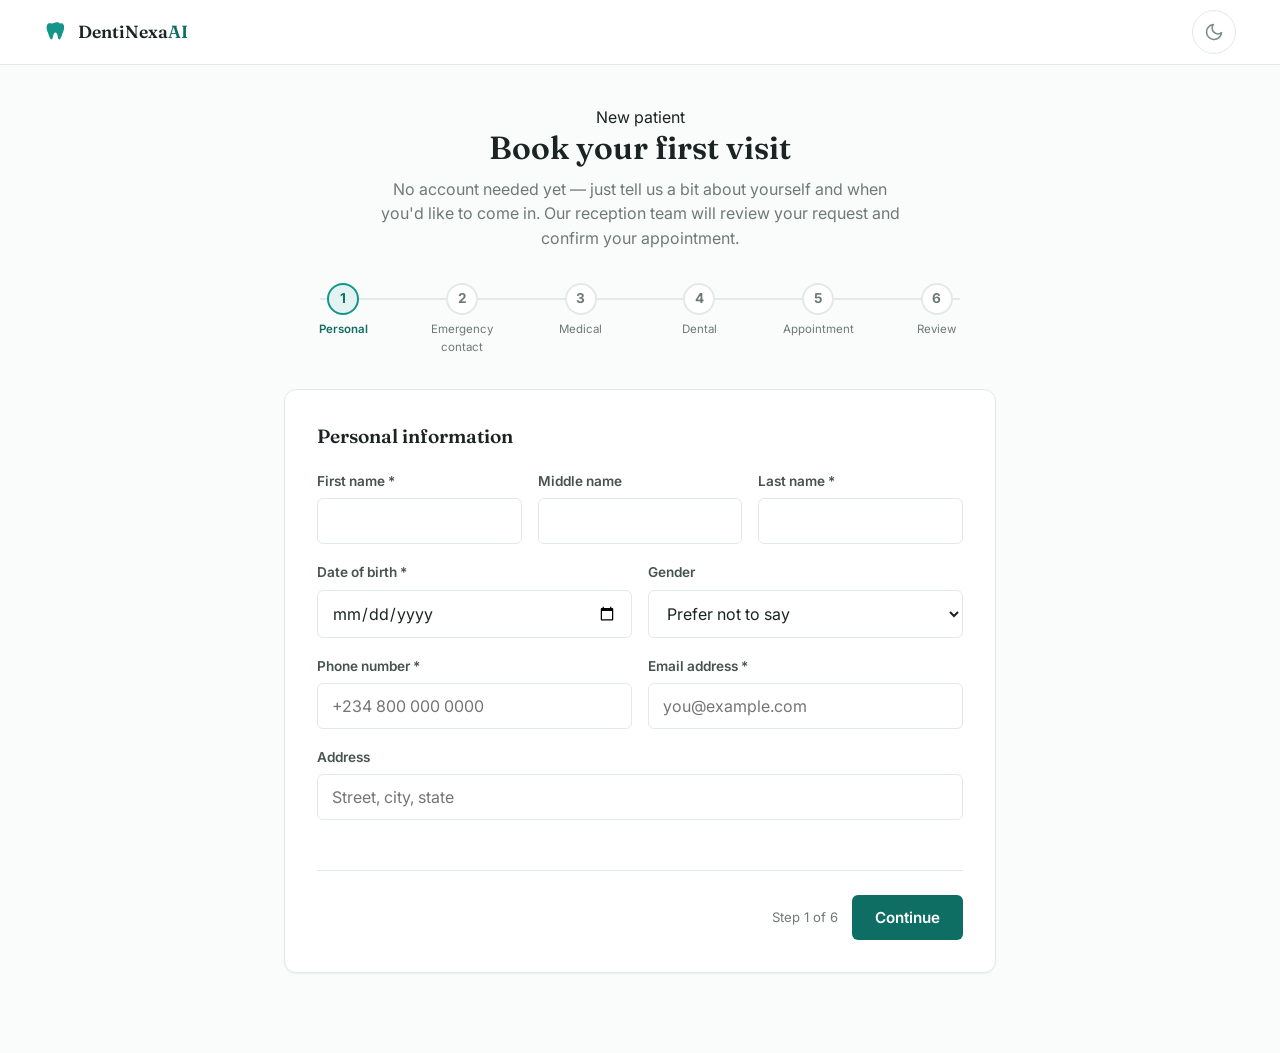
==== book-first-visit.html @ bb9e50e1 "Initial DentiNexa AI static site" ====
<!DOCTYPE html>
<html lang="en">
<head>
<meta charset="UTF-8">
<meta name="viewport" content="width=device-width, initial-scale=1.0">
<title>Book Your First Visit — DentiNexa AI</title>
<meta name="description" content="Request your first appointment at DentiNexa AI — no account needed. Our reception team will review and confirm your visit.">
<link rel="stylesheet" href="css/main.css">
<link rel="stylesheet" href="css/booking.css">
</head>
<body>

<header class="booking-header">
  <div class="container booking-header-inner">
    <a href="index.html" class="brand">
      <img class="icon" src="assets/icons/logo-tooth.svg" alt="" width="26" height="26">
      <span>DentiNexa<em>AI</em></span>
    </a>
    <button class="theme-toggle" aria-label="Toggle dark mode"></button>
  </div>
</header>

<main class="booking-shell">
  <div class="container booking-container">

    <!-- FORM VIEW -->
    <div id="booking-form-view">
      <div class="booking-intro">
        <span class="eyebrow">New patient</span>
        <h1>Book your first visit</h1>
        <p class="text-muted">No account needed yet — just tell us a bit about yourself and when you'd like to come in. Our reception team will review your request and confirm your appointment.</p>
      </div>

      <!-- PROGRESS STEPPER -->
      <ol class="stepper" id="stepper" aria-label="Booking progress">
        <li class="stepper-item active" data-step="1"><span class="stepper-dot">1</span><span class="stepper-label">Personal</span></li>
        <li class="stepper-item" data-step="2"><span class="stepper-dot">2</span><span class="stepper-label">Emergency contact</span></li>
        <li class="stepper-item" data-step="3"><span class="stepper-dot">3</span><span class="stepper-label">Medical</span></li>
        <li class="stepper-item" data-step="4"><span class="stepper-dot">4</span><span class="stepper-label">Dental</span></li>
        <li class="stepper-item" data-step="5"><span class="stepper-dot">5</span><span class="stepper-label">Appointment</span></li>
        <li class="stepper-item" data-step="6"><span class="stepper-dot">6</span><span class="stepper-label">Review</span></li>
      </ol>

      <form id="first-visit-form" class="card booking-card" novalidate>

        <!-- STEP 1: PERSONAL INFORMATION -->
        <fieldset class="step-panel active" data-step="1">
          <legend>Personal information</legend>
          <div class="field-row">
            <div class="field" id="field-firstName">
              <label for="firstName">First name *</label>
              <input type="text" id="firstName" name="firstName" required>
              <p class="field-error"></p>
            </div>
            <div class="field" id="field-middleName">
              <label for="middleName">Middle name</label>
              <input type="text" id="middleName" name="middleName">
            </div>
            <div class="field" id="field-lastName">
              <label for="lastName">Last name *</label>
              <input type="text" id="lastName" name="lastName" required>
              <p class="field-error"></p>
            </div>
          </div>
          <div class="field-row">
            <div class="field" id="field-dateOfBirth">
              <label for="dateOfBirth">Date of birth *</label>
              <input type="date" id="dateOfBirth" name="dateOfBirth" required max="">
              <p class="field-error"></p>
            </div>
            <div class="field" id="field-gender">
              <label for="gender">Gender</label>
              <select id="gender" name="gender">
                <option value="">Prefer not to say</option>
                <option value="female">Female</option>
                <option value="male">Male</option>
                <option value="other">Other</option>
              </select>
            </div>
          </div>
          <div class="field-row">
            <div class="field" id="field-phone">
              <label for="phone">Phone number *</label>
              <input type="tel" id="phone" name="phone" required placeholder="+234 800 000 0000">
              <p class="field-error"></p>
            </div>
            <div class="field" id="field-email">
              <label for="email">Email address *</label>
              <input type="email" id="email" name="email" required placeholder="you@example.com">
              <p class="field-error"></p>
            </div>
          </div>
          <div class="field" id="field-address">
            <label for="address">Address</label>
            <input type="text" id="address" name="address" placeholder="Street, city, state">
          </div>
        </fieldset>

        <!-- STEP 2: EMERGENCY CONTACT -->
        <fieldset class="step-panel" data-step="2">
          <legend>Emergency contact</legend>
          <p class="text-muted text-sm mb-16">Someone we can reach if we're ever unable to reach you directly.</p>
          <div class="field" id="field-emergencyContactName">
            <label for="emergencyContactName">Contact name *</label>
            <input type="text" id="emergencyContactName" name="emergencyContactName" required>
            <p class="field-error"></p>
          </div>
          <div class="field-row">
            <div class="field" id="field-emergencyContactPhone">
              <label for="emergencyContactPhone">Contact phone *</label>
              <input type="tel" id="emergencyContactPhone" name="emergencyContactPhone" required>
              <p class="field-error"></p>
            </div>
            <div class="field" id="field-emergencyContactRelationship">
              <label for="emergencyContactRelationship">Relationship</label>
              <input type="text" id="emergencyContactRelationship" name="emergencyContactRelationship" placeholder="e.g. Spouse, Parent, Sibling">
            </div>
          </div>
        </fieldset>

        <!-- STEP 3: MEDICAL INFORMATION -->
        <fieldset class="step-panel" data-step="3">
          <legend>Medical information</legend>
          <p class="text-muted text-sm mb-16">This helps your dentist prepare safely for your visit. Leave blank if not applicable.</p>
          <div class="field" id="field-medicalHistory">
            <label for="medicalHistory">Medical history</label>
            <textarea id="medicalHistory" name="medicalHistory" placeholder="Any conditions we should know about (e.g. diabetes, heart condition)" data-voice-input></textarea>
          </div>
          <div class="field" id="field-allergies">
            <label for="allergies">Allergies</label>
            <textarea id="allergies" name="allergies" placeholder="e.g. Penicillin, latex" data-voice-input></textarea>
          </div>
          <div class="field" id="field-medications">
            <label for="medications">Current medication</label>
            <textarea id="medications" name="medications" placeholder="Anything you're currently taking" data-voice-input></textarea>
          </div>
          <div class="field" id="field-previousConditions">
            <label for="previousConditions">Previous medical conditions</label>
            <textarea id="previousConditions" name="previousConditions" placeholder="Past surgeries, hospitalizations, etc." data-voice-input></textarea>
          </div>
        </fieldset>

        <!-- STEP 4: DENTAL INFORMATION -->
        <fieldset class="step-panel" data-step="4">
          <legend>Dental information</legend>
          <div class="field" id="field-previousDentalTreatment">
            <label for="previousDentalTreatment">Previous dental treatment</label>
            <textarea id="previousDentalTreatment" name="previousDentalTreatment" placeholder="Fillings, extractions, braces, etc." data-voice-input></textarea>
          </div>
          <div class="field" id="field-previousDentist">
            <label for="previousDentist">Previous dentist (if any)</label>
            <input type="text" id="previousDentist" name="previousDentist">
          </div>
          <div class="field" id="field-currentDentalConcern">
            <label for="currentDentalConcern">Current dental concern</label>
            <textarea id="currentDentalConcern" name="currentDentalConcern" placeholder="What's going on right now?" data-voice-input></textarea>
          </div>
          <div class="field" id="field-reasonForVisit">
            <label for="reasonForVisit">Reason for visit *</label>
            <textarea id="reasonForVisit" name="reasonForVisit" required placeholder="e.g. Routine checkup, tooth pain, cosmetic consultation" data-voice-input></textarea>
            <p class="field-error"></p>
          </div>
        </fieldset>

        <!-- STEP 5: APPOINTMENT DETAILS -->
        <fieldset class="step-panel" data-step="5">
          <legend>Appointment details</legend>
          <div class="field" id="field-service">
            <label for="service">Dental service *</label>
            <select id="service" name="service" required>
              <option value="">Select a service…</option>
              <option value="Preventive Care">Preventive Care (cleaning, exam)</option>
              <option value="Restorative Dentistry">Restorative Dentistry (fillings, crowns)</option>
              <option value="Cosmetic Dentistry">Cosmetic Dentistry (whitening, veneers)</option>
              <option value="Orthodontics">Orthodontics (braces, aligners)</option>
              <option value="Emergency Dentistry">Emergency Dentistry</option>
              <option value="Pediatric Dentistry">Pediatric Dentistry</option>
              <option value="Not sure yet">Not sure yet</option>
            </select>
            <p class="field-error"></p>
          </div>
          <div class="field" id="field-preferredDentist">
            <label for="preferredDentist">Preferred dentist</label>
            <select id="preferredDentist" name="preferredDentist">
              <option value="">No preference</option>
            </select>
          </div>
          <div class="field-row">
            <div class="field" id="field-preferredDate">
              <label for="preferredDate">Preferred date *</label>
              <input type="date" id="preferredDate" name="preferredDate" required>
              <p class="field-error"></p>
            </div>
            <div class="field" id="field-preferredTime">
              <label for="preferredTime">Preferred time *</label>
              <input type="time" id="preferredTime" name="preferredTime" required>
              <p class="field-error"></p>
            </div>
          </div>
          <p class="field-hint">This is your preferred time — reception will confirm the exact slot with you.</p>
        </fieldset>

        <!-- STEP 6: REVIEW & CONSENT -->
        <fieldset class="step-panel" data-step="6">
          <legend>Review & submit</legend>
          <div id="review-summary" class="review-summary"></div>
          <div class="field consent-field" id="field-consent">
            <label class="checkbox-row">
              <input type="checkbox" id="consent" name="consent" required>
              <span>I consent to DentiNexa AI collecting and processing this information to schedule and prepare for my appointment. *</span>
            </label>
            <p class="field-error"></p>
          </div>
        </fieldset>

        <!-- Hidden fields for Formspree (do not remove — see js/booking.js for the endpoint) -->
        <input type="hidden" name="_subject" value="New dental appointment request — DentiNexa AI">

        <div class="step-nav">
          <button type="button" class="btn btn-secondary" id="step-back-btn">Back</button>
          <div class="step-nav-right">
            <span class="step-counter" id="step-counter">Step 1 of 6</span>
            <button type="button" class="btn btn-primary" id="step-next-btn">Continue</button>
            <button type="submit" class="btn btn-primary hidden" id="step-submit-btn">Submit request</button>
          </div>
        </div>
      </form>
    </div>

    <!-- SUCCESS VIEW -->
    <div id="booking-success-view" class="success-screen hidden">
      <div class="success-check-wrap">
        <svg class="success-check" viewBox="0 0 80 80" aria-hidden="true">
          <circle class="success-check-circle" cx="40" cy="40" r="36"/>
          <path class="success-check-mark" d="M24 42l11 11 21-23"/>
        </svg>
      </div>
      <h1>Appointment Request Received!</h1>
      <p class="text-muted">Thank you for choosing DentiNexa AI. Your appointment request has been successfully submitted.</p>

      <div class="success-details card">
        <div class="success-detail-row">
          <span class="text-muted">Requested date</span>
          <strong id="success-date">—</strong>
        </div>
        <div class="success-detail-row">
          <span class="text-muted">Requested time</span>
          <strong id="success-time">—</strong>
        </div>
        <div class="success-detail-row">
          <span class="text-muted">Reference</span>
          <strong id="success-reference" class="font-mono">—</strong>
        </div>
        <div class="success-status">
          <span class="badge badge-warning">Request Received</span>
          <span class="text-muted text-sm">— not yet confirmed</span>
        </div>
      </div>

      <p class="text-sm text-muted success-note">
        A confirmation email has been sent to your email address. Our reception team will review your request
        and contact you to confirm your appointment.
      </p>
      <a href="index.html" class="btn btn-primary">Return to home</a>
    </div>

  </div>
</main>

<script src="js/ui.js"></script>
<script src="js/api.js"></script>
<script src="js/speech.js"></script>
<script src="js/booking.js"></script>
</body>
</html>
---- css/main.css ----
@import url('https://fonts.googleapis.com/css2?family=Fraunces:opsz,wght@9..144,400;9..144,500;9..144,600;9..144,700&family=Inter:wght@400;500;600;700&family=IBM+Plex+Mono:wght@400;500&display=swap');

/* ============ DESIGN TOKENS ============ */
:root {
  /* Palette - Light Mode */
  --bg: #FAFCFB;
  --surface: #FFFFFF;
  --surface-raised: #FFFFFF;
  --border: #E3E9E7;

  --teal-900: #0B3B36;
  --teal-700: #0F6E64;
  --teal-500: #14958A;
  --teal-100: #E3F3F1;

  --blue-700: #2E6E95;
  --blue-500: #4A90B8;
  --blue-100: #E8F2F8;

  --emerald-600: #0E9F6E;
  --emerald-100: #E1F7EE;

  --gray-900: #1B2422;
  --gray-700: #47534F;
  --gray-500: #6E7A76;
  --gray-300: #A8B3AF;
  --gray-100: #EEF2F1;

  --danger: #C4453A;
  --danger-100: #FBEBE9;
  --warning: #B8863A;
  --warning-100: #FBF3E4;

  --text-primary: var(--gray-900);
  --text-secondary: var(--gray-700);
  --text-muted: var(--gray-500);

  /* The arch motif accent used for progress + signature elements */
  --arch-stroke: var(--teal-500);

  --radius-sm: 6px;
  --radius-md: 12px;
  --radius-lg: 20px;
  --shadow-sm: 0 1px 2px rgba(11, 59, 54, 0.06);
  --shadow-md: 0 6px 20px rgba(11, 59, 54, 0.08);
  --shadow-lg: 0 16px 40px rgba(11, 59, 54, 0.12);

  --font-display: 'Fraunces', Georgia, serif;
  --font-body: 'Inter', -apple-system, BlinkMacSystemFont, sans-serif;
  --font-mono: 'IBM Plex Mono', monospace;

  --transition-fast: 150ms ease;
  --transition-base: 240ms cubic-bezier(0.4, 0, 0.2, 1);
}

[data-theme="dark"] {
  --bg: #0D1614;
  --surface: #131F1C;
  --surface-raised: #17241F;
  --border: #223531;

  --teal-900: #E3F3F1;
  --teal-700: #4FC3B4;
  --teal-500: #2FA898;
  --teal-100: #16302B;

  --blue-700: #8FC4E4;
  --blue-500: #5FA3C9;
  --blue-100: #142A34;

  --emerald-600: #3ECF97;
  --emerald-100: #123328;

  --gray-900: #EAF1EF;
  --gray-700: #B7C4C0;
  --gray-500: #7E8D89;
  --gray-300: #445450;
  --gray-100: #1A2724;

  --danger: #E8776C;
  --danger-100: #2E1917;
  --warning: #E0B15C;
  --warning-100: #2E2513;

  --text-primary: var(--gray-900);
  --text-secondary: var(--gray-700);
  --text-muted: var(--gray-500);

  --shadow-sm: 0 1px 2px rgba(0,0,0,0.3);
  --shadow-md: 0 6px 20px rgba(0,0,0,0.35);
  --shadow-lg: 0 16px 40px rgba(0,0,0,0.45);
}

/* ============ RESET ============ */
*, *::before, *::after { box-sizing: border-box; }
html { -webkit-text-size-adjust: 100%; scroll-behavior: smooth; }
@media (prefers-reduced-motion: reduce) {
  html { scroll-behavior: auto; }
  *, *::before, *::after { animation-duration: 0.01ms !important; animation-iteration-count: 1 !important; transition-duration: 0.01ms !important; }
}
body {
  margin: 0;
  font-family: var(--font-body);
  background: var(--bg);
  color: var(--text-primary);
  line-height: 1.55;
  transition: background var(--transition-base), color var(--transition-base);
  -webkit-font-smoothing: antialiased;
}
h1, h2, h3, h4 {
  font-family: var(--font-display);
  color: var(--text-primary);
  line-height: 1.15;
  margin: 0 0 0.5em;
  font-weight: 600;
}
p { margin: 0 0 1em; color: var(--text-secondary); }
a { color: var(--teal-700); text-decoration: none; }
a:hover { text-decoration: underline; }
img { max-width: 100%; display: block; }
button, input, select, textarea { font-family: inherit; font-size: inherit; }
ul { padding: 0; margin: 0; list-style: none; }

:focus-visible {
  outline: 2px solid var(--teal-500);
  outline-offset: 2px;
}

.container {
  max-width: 1240px;
  margin: 0 auto;
  padding: 0 24px;
}

.sr-only {
  position: absolute; width: 1px; height: 1px; padding: 0; margin: -1px;
  overflow: hidden; clip: rect(0,0,0,0); white-space: nowrap; border: 0;
}

/* ============ BUTTONS ============ */
.btn {
  display: inline-flex; align-items: center; justify-content: center; gap: 8px;
  padding: 12px 22px;
  border-radius: var(--radius-sm);
  font-weight: 600;
  font-size: 0.95rem;
  border: 1px solid transparent;
  cursor: pointer;
  transition: transform var(--transition-fast), box-shadow var(--transition-fast), background var(--transition-fast), border-color var(--transition-fast);
  white-space: nowrap;
}
.btn:active { transform: translateY(1px); }
.btn-primary { background: var(--teal-700); color: #fff; }
.btn-primary:hover { background: var(--teal-900); text-decoration: none; }
.btn-secondary { background: var(--surface); color: var(--teal-700); border-color: var(--teal-500); }
.btn-secondary:hover { background: var(--teal-100); text-decoration: none; }
.btn-ghost { background: transparent; color: var(--text-secondary); }
.btn-ghost:hover { background: var(--gray-100); text-decoration: none; }
.btn-danger { background: var(--danger); color: #fff; }
.btn-danger:hover { opacity: 0.9; text-decoration: none; }
.btn-sm { padding: 8px 14px; font-size: 0.85rem; }
.btn:disabled { opacity: 0.5; cursor: not-allowed; }
.btn-block { width: 100%; }

/* ============ FORMS ============ */
.field { margin-bottom: 18px; }
.field label {
  display: block; font-size: 0.85rem; font-weight: 600; color: var(--text-secondary);
  margin-bottom: 6px;
}
.field input, .field select, .field textarea {
  width: 100%;
  padding: 12px 14px;
  border: 1px solid var(--border);
  border-radius: var(--radius-sm);
  background: var(--surface);
  color: var(--text-primary);
  transition: border-color var(--transition-fast), box-shadow var(--transition-fast);
}
.field input:focus, .field select:focus, .field textarea:focus {
  outline: none;
  border-color: var(--teal-500);
  box-shadow: 0 0 0 3px var(--teal-100);
}
.field textarea { resize: vertical; min-height: 90px; }
.field-hint { font-size: 0.8rem; color: var(--text-muted); margin-top: 4px; }
.field-error { font-size: 0.8rem; color: var(--danger); margin-top: 4px; display: none; }
.field.has-error input, .field.has-error select, .field.has-error textarea { border-color: var(--danger); }
.field.has-error .field-error { display: block; }

/* ============ CARDS ============ */
.card {
  background: var(--surface);
  border: 1px solid var(--border);
  border-radius: var(--radius-md);
  box-shadow: var(--shadow-sm);
}

/* ============ BADGES ============ */
.badge {
  display: inline-flex; align-items: center; gap: 6px;
  padding: 4px 10px; border-radius: 999px;
  font-size: 0.75rem; font-weight: 600;
}
.badge-teal { background: var(--teal-100); color: var(--teal-700); }
.badge-blue { background: var(--blue-100); color: var(--blue-700); }
.badge-emerald { background: var(--emerald-100); color: var(--emerald-600); }
.badge-warning { background: var(--warning-100); color: var(--warning); }
.badge-danger { background: var(--danger-100); color: var(--danger); }
.badge-gray { background: var(--gray-100); color: var(--text-muted); }

/* ============ ICON IMAGES ============
   All icons in this app are real image files (see /assets/icons), not inline SVG markup. */
img.icon {
  display: inline-block; flex-shrink: 0; vertical-align: middle;
}
.inline-icon {
  display: inline-block; vertical-align: -2px; margin-right: 4px; flex-shrink: 0;
}
.service-icon img, .dentist-avatar img { display: block; }

/* ============ VOICE INPUT (speech-to-text) ============ */
.field.has-voice-input { position: relative; }
.field.has-voice-input input, .field.has-voice-input textarea { padding-right: 40px; }
.voice-btn {
  position: absolute; top: 32px; right: 8px;
  width: 26px; height: 26px; border-radius: 50%;
  background: var(--gray-100); border: 1px solid var(--border); cursor: pointer;
  display: flex; align-items: center; justify-content: center;
  transition: background var(--transition-fast);
}
.voice-btn:hover { background: var(--teal-100); }
.field.has-voice-input textarea ~ .voice-btn { top: 32px; }
.voice-btn-disabled { opacity: 0.55; cursor: help; }
.voice-btn-listening {
  background: var(--danger); border-color: var(--danger);
  animation: voice-pulse 1.1s ease-in-out infinite;
}
.voice-btn-listening img { filter: brightness(0) invert(1); }
@keyframes voice-pulse {
  0%, 100% { box-shadow: 0 0 0 0 rgba(196, 69, 58, 0.45); }
  50% { box-shadow: 0 0 0 7px rgba(196, 69, 58, 0); }
}
.field.voice-listening::after {
  content: "Listening… speak now"; display: block; font-size: 0.76rem;
  color: var(--danger); margin-top: 4px; font-weight: 600;
}

/* Voice button for single-line chat-style inputs (not wrapped in .field) */
.voice-btn-inline {
  width: 30px; height: 30px; border-radius: 50%; border: 1px solid var(--border);
  background: var(--gray-100); cursor: pointer; display: flex; align-items: center; justify-content: center;
  flex-shrink: 0; transition: background var(--transition-fast);
}
.voice-btn-inline:hover { background: var(--teal-100); }
.badge-alert {
  background: var(--emerald-600); color: #fff;
  animation: badge-pulse 1.6s ease-in-out infinite;
}
@keyframes badge-pulse {
  0%, 100% { box-shadow: 0 0 0 0 rgba(14, 159, 110, 0.5); }
  50% { box-shadow: 0 0 0 6px rgba(14, 159, 110, 0); }
}

/* ============ TOASTS ============ */
#toast-container {
  position: fixed; top: 20px; right: 20px; z-index: 9999;
  display: flex; flex-direction: column; gap: 10px;
  max-width: 340px;
}
.toast {
  background: var(--surface); border: 1px solid var(--border);
  border-left: 4px solid var(--teal-500);
  border-radius: var(--radius-sm); box-shadow: var(--shadow-lg);
  padding: 14px 16px; font-size: 0.9rem;
  animation: toast-in 200ms ease;
}
.toast.success { border-left-color: var(--emerald-600); }
.toast.error { border-left-color: var(--danger); }
.toast.warning { border-left-color: var(--warning); }
@keyframes toast-in { from { opacity: 0; transform: translateX(16px); } to { opacity: 1; transform: translateX(0); } }

/* ============ SKELETON LOADERS ============ */
.skeleton {
  background: linear-gradient(90deg, var(--gray-100) 25%, var(--border) 50%, var(--gray-100) 75%);
  background-size: 200% 100%;
  animation: skeleton-shine 1.4s ease infinite;
  border-radius: var(--radius-sm);
}
@keyframes skeleton-shine { to { background-position: -200% 0; } }

/* ============ THEME TOGGLE ============ */
.theme-toggle {
  width: 44px; height: 44px; border-radius: 50%;
  border: 1px solid var(--border); background: var(--surface);
  display: inline-flex; align-items: center; justify-content: center;
  cursor: pointer; color: var(--text-secondary);
  transition: background var(--transition-fast);
}
.theme-toggle:hover { background: var(--gray-100); }

/* ============ THE ARCH MOTIF (signature element) ============
   A recurring dental-arch curve used as a progress indicator,
   section divider, and stat-card accent throughout the app. */
.arch-divider {
  width: 100%; height: 28px; overflow: hidden;
}
.arch-progress {
  position: relative; width: 100%; height: 8px;
  background: var(--gray-100); border-radius: 999px; overflow: hidden;
}
.arch-progress > span {
  position: absolute; inset: 0; width: var(--pct, 0%);
  background: linear-gradient(90deg, var(--teal-500), var(--emerald-600));
  border-radius: 999px; transition: width 600ms ease;
}

/* ============ EMPTY / ERROR STATES ============ */
.empty-state {
  text-align: center; padding: 48px 24px; color: var(--text-muted);
}
.empty-state svg { margin: 0 auto 16px; opacity: 0.5; }

/* ============ UTILITIES ============ */
.flex { display: flex; }
.flex-col { flex-direction: column; }
.items-center { align-items: center; }
.justify-between { justify-content: space-between; }
.gap-8 { gap: 8px; } .gap-12 { gap: 12px; } .gap-16 { gap: 16px; } .gap-24 { gap: 24px; }
.mt-8 { margin-top: 8px; } .mt-16 { margin-top: 16px; } .mt-24 { margin-top: 24px; } .mt-32 { margin-top: 32px; }
.mb-8 { margin-bottom: 8px; } .mb-16 { margin-bottom: 16px; } .mb-24 { margin-bottom: 24px; }
.text-muted { color: var(--text-muted); }
.text-sm { font-size: 0.85rem; }
.font-mono { font-family: var(--font-mono); }
.hidden { display: none !important; }
---- css/booking.css ----
body { background: var(--bg); }

.booking-header {
  border-bottom: 1px solid var(--border); background: var(--surface);
  position: sticky; top: 0; z-index: 10;
}
.booking-header-inner { display: flex; align-items: center; justify-content: space-between; height: 64px; }
.booking-header .brand { display: flex; align-items: center; gap: 8px; font-family: var(--font-display); font-size: 1.1rem; font-weight: 600; color: var(--text-primary); }
.booking-header .brand em { font-style: normal; color: var(--teal-700); }
.booking-header .brand:hover { text-decoration: none; }

.booking-shell { padding: 40px 0 80px; }
.booking-container { max-width: 760px; }

.booking-intro { text-align: center; margin-bottom: 32px; }
.booking-intro h1 { font-size: 2rem; margin-bottom: 10px; }
.booking-intro p { max-width: 520px; margin: 0 auto; }

/* ============ STEPPER ============ */
.stepper {
  display: flex; justify-content: space-between; list-style: none;
  margin: 0 0 32px; padding: 0; position: relative;
}
.stepper::before {
  content: ""; position: absolute; top: 15px; left: 5%; right: 5%; height: 2px;
  background: var(--border); z-index: 0;
}
.stepper-item {
  display: flex; flex-direction: column; align-items: center; gap: 6px;
  position: relative; z-index: 1; flex: 1;
}
.stepper-dot {
  width: 32px; height: 32px; border-radius: 50%; background: var(--surface);
  border: 2px solid var(--border); color: var(--text-muted);
  display: flex; align-items: center; justify-content: center;
  font-size: 0.85rem; font-weight: 700;
  transition: background var(--transition-base), border-color var(--transition-base), color var(--transition-base);
}
.stepper-label { font-size: 0.72rem; color: var(--text-muted); text-align: center; max-width: 80px; }
.stepper-item.active .stepper-dot { border-color: var(--teal-500); color: var(--teal-700); background: var(--teal-100); }
.stepper-item.active .stepper-label { color: var(--teal-700); font-weight: 600; }
.stepper-item.completed .stepper-dot { border-color: var(--teal-500); background: var(--teal-500); color: #fff; }
.stepper-item.completed .stepper-dot::after { content: "✓"; }
.stepper-item.completed .stepper-dot span { display: none; }

/* ============ FORM CARD ============ */
.booking-card { padding: 32px; }
.step-panel { border: none; margin: 0; padding: 0; display: none; animation: step-fade-in 280ms ease; }
.step-panel.active { display: block; }
@keyframes step-fade-in { from { opacity: 0; transform: translateX(8px); } to { opacity: 1; transform: translateX(0); } }
.step-panel legend {
  font-family: var(--font-display); font-size: 1.2rem; font-weight: 600;
  color: var(--text-primary); padding: 0; margin-bottom: 20px; width: 100%;
}
.field-row { display: grid; grid-template-columns: repeat(auto-fit, minmax(160px, 1fr)); gap: 16px; }
.field-hint { font-size: 0.8rem; color: var(--text-muted); margin-top: -8px; margin-bottom: 16px; }

.consent-field .checkbox-row { align-items: flex-start; gap: 10px; }
.consent-field .checkbox-row input { margin-top: 3px; flex-shrink: 0; }
.consent-field .checkbox-row span { font-size: 0.9rem; color: var(--text-secondary); }

.review-summary { margin-bottom: 24px; }
.review-group { margin-bottom: 20px; }
.review-group h4 { font-size: 0.8rem; text-transform: uppercase; letter-spacing: 0.04em; color: var(--teal-700); margin-bottom: 10px; }
.review-grid { display: grid; grid-template-columns: repeat(auto-fit, minmax(180px, 1fr)); gap: 10px 20px; }
.review-item { font-size: 0.88rem; }
.review-item .review-label { color: var(--text-muted); display: block; font-size: 0.76rem; }
.review-item .review-value { color: var(--text-primary); }

/* ============ STEP NAVIGATION ============ */
.step-nav {
  display: flex; align-items: center; justify-content: space-between;
  margin-top: 32px; padding-top: 24px; border-top: 1px solid var(--border);
  flex-wrap: wrap; gap: 12px;
}
.step-nav-right { display: flex; align-items: center; gap: 14px; }
.step-counter { font-size: 0.82rem; color: var(--text-muted); }

/* ============ SUCCESS SCREEN ============ */
.success-screen { text-align: center; padding: 24px 0; animation: success-fade-in 400ms ease; }
@keyframes success-fade-in { from { opacity: 0; transform: translateY(10px); } to { opacity: 1; transform: translateY(0); } }
.success-check-wrap { display: flex; justify-content: center; margin-bottom: 20px; }
.success-check { width: 84px; height: 84px; }
.success-check-circle {
  fill: none; stroke: var(--emerald-600); stroke-width: 3;
  stroke-dasharray: 226; stroke-dashoffset: 226;
  animation: draw-circle 500ms ease forwards;
}
.success-check-mark {
  fill: none; stroke: var(--emerald-600); stroke-width: 4; stroke-linecap: round; stroke-linejoin: round;
  stroke-dasharray: 48; stroke-dashoffset: 48;
  animation: draw-check 350ms ease forwards 480ms;
}
@keyframes draw-circle { to { stroke-dashoffset: 0; } }
@keyframes draw-check { to { stroke-dashoffset: 0; } }
@media (prefers-reduced-motion: reduce) {
  .success-check-circle, .success-check-mark { stroke-dashoffset: 0; animation: gentle-fade 400ms ease forwards; }
  .success-screen, .step-panel { animation: none; }
}
@keyframes gentle-fade { from { opacity: 0; } to { opacity: 1; } }

.success-screen h1 { font-size: 1.7rem; margin: 0 0 10px; }
.success-details { max-width: 400px; margin: 24px auto; padding: 24px; text-align: left; }
.success-detail-row {
  display: flex; justify-content: space-between; align-items: center;
  padding: 10px 0; border-bottom: 1px solid var(--border); font-size: 0.9rem;
}
.success-detail-row:last-of-type { border-bottom: none; }
.success-status { display: flex; align-items: center; gap: 8px; margin-top: 14px; padding-top: 14px; border-top: 1px solid var(--border); }
.success-note { max-width: 440px; margin: 0 auto 28px; line-height: 1.6; }

@media (max-width: 700px) {
  .stepper-label { display: none; }
  .booking-card { padding: 22px; }
  .step-nav { flex-direction: column; align-items: stretch; }
  .step-nav-right { justify-content: space-between; }
}
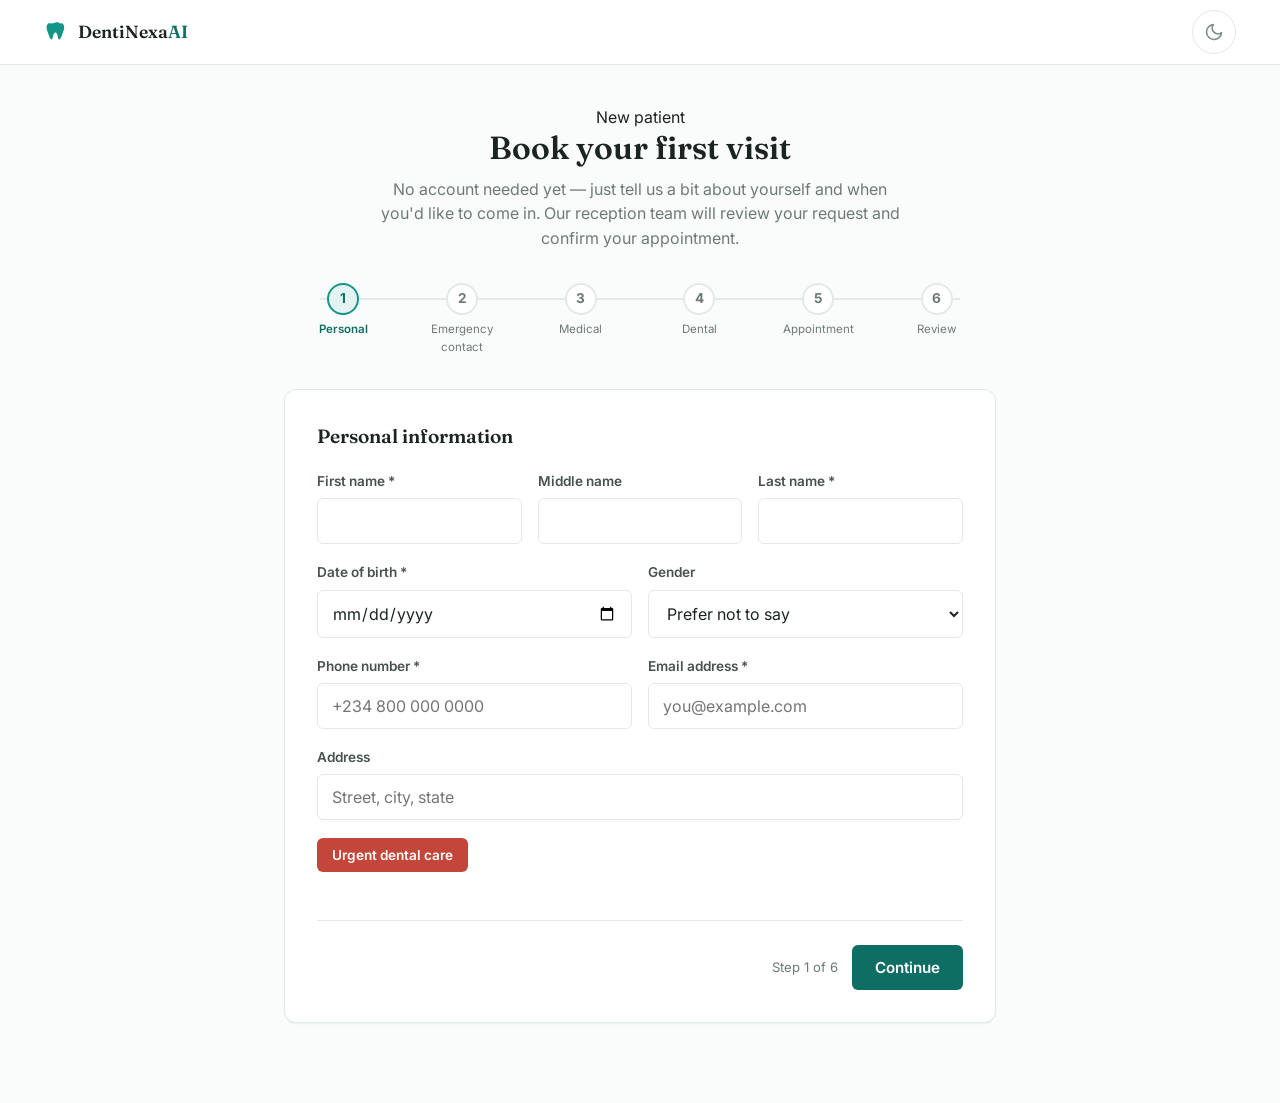
==== commit 941434c3: "Add emergency alerts and harden speech input Co-authored-by: Copilot <223556219+Copilot@users.norepl" ====
--- a/book-first-visit.html
+++ b/book-first-visit.html
@@ -215,6 +215,10 @@
 
         <!-- Hidden fields for Formspree (do not remove — see js/booking.js for the endpoint) -->
         <input type="hidden" name="_subject" value="New dental appointment request — DentiNexa AI">
+        <input type="hidden" id="isEmergency" name="isEmergency" value="false">
+        <input type="hidden" id="emergencySummary" name="emergencySummary" value="">
+
+        <button type="button" class="btn btn-danger btn-sm emergency-trigger" id="emergency-trigger-btn">Urgent dental care</button>
 
         <div class="step-nav">
           <button type="button" class="btn btn-secondary" id="step-back-btn">Back</button>
@@ -225,6 +229,58 @@
           </div>
         </div>
       </form>
+    </div>
+
+    <div id="emergency-modal" class="emergency-modal-overlay hidden" aria-hidden="true">
+      <div class="emergency-modal" role="dialog" aria-modal="true" aria-labelledby="emergency-modal-title">
+        <div class="emergency-modal-header">
+          <h3 id="emergency-modal-title">Urgent dental care</h3>
+          <button type="button" class="emergency-modal-close" id="emergency-modal-close" aria-label="Close urgent care form">×</button>
+        </div>
+        <form id="emergency-form" novalidate>
+          <div class="emergency-modal-grid">
+            <div class="field">
+              <label for="emergencyType">Issue type</label>
+              <select id="emergencyType" name="emergencyType">
+                <option value="">Select an issue</option>
+                <option value="Severe pain">Severe pain</option>
+                <option value="Swelling">Swelling</option>
+                <option value="Bleeding">Bleeding</option>
+                <option value="Trauma">Trauma / knocked-out tooth</option>
+                <option value="Infection">Infection or abscess</option>
+                <option value="Other">Other</option>
+              </select>
+            </div>
+            <div class="field">
+              <label for="emergencySeverity">Severity</label>
+              <select id="emergencySeverity" name="emergencySeverity">
+                <option value="">Choose severity</option>
+                <option value="Critical">Critical / can’t wait</option>
+                <option value="Moderate">Moderate / same day preferred</option>
+                <option value="Mild">Mild / still urgent</option>
+              </select>
+            </div>
+          </div>
+          <div class="field">
+            <label for="emergencyDescription">What is happening?</label>
+            <textarea id="emergencyDescription" name="emergencyDescription" rows="4" placeholder="Describe the problem, pain, swelling, injury, or recent dental event."></textarea>
+          </div>
+          <div class="field">
+            <label for="emergencyPreferredContact">Best contact method</label>
+            <input type="text" id="emergencyPreferredContact" name="emergencyPreferredContact" placeholder="Phone, email, or preferred callback time">
+          </div>
+          <div class="field">
+            <label class="checkbox-row">
+              <input type="checkbox" id="emergencyConsent" name="emergencyConsent">
+              <span>I need urgent dental triage and understand this request is prioritized for same-day review.</span>
+            </label>
+          </div>
+          <div class="step-nav" style="margin-top: 12px;">
+            <button type="button" class="btn btn-secondary" id="emergency-cancel-btn">Cancel</button>
+            <button type="submit" class="btn btn-danger">Save urgent request</button>
+          </div>
+        </form>
+      </div>
     </div>
 
     <!-- SUCCESS VIEW -->
--- a/css/main.css
+++ b/css/main.css
@@ -196,6 +196,65 @@
   box-shadow: var(--shadow-sm);
 }
 
+/* ============ EMERGENCY ALERT ============ */
+.emergency-banner-wrap {
+  padding-top: 18px;
+}
+.emergency-banner {
+  display: flex; align-items: center; justify-content: space-between; gap: 18px;
+  background: linear-gradient(135deg, var(--danger), #9d2d2a);
+  color: #fff; border-radius: var(--radius-md); padding: 16px 20px;
+  box-shadow: var(--shadow-md); border: 1px solid rgba(255,255,255,0.16);
+  animation: emergency-banner-pulse 1.8s ease-in-out infinite;
+}
+@keyframes emergency-banner-pulse {
+  0%, 100% { box-shadow: var(--shadow-md), 0 0 0 0 rgba(196, 69, 58, 0.35); }
+  50% { box-shadow: var(--shadow-md), 0 0 0 12px rgba(196, 69, 58, 0); }
+}
+.emergency-banner-label {
+  display: inline-flex; align-items: center; justify-content: center;
+  background: rgba(255,255,255,0.12); color: #fff; border-radius: 999px;
+  padding: 6px 12px; font-size: 0.75rem; font-weight: 700; letter-spacing: 0.04em;
+  text-transform: uppercase; flex-shrink: 0;
+}
+.emergency-banner-text {
+  display: flex; flex: 1; align-items: center; justify-content: space-between; gap: 18px; flex-wrap: wrap;
+  font-size: 0.95rem; color: rgba(255,255,255,0.96);
+}
+.emergency-banner-text strong { font-size: 1rem; }
+.emergency-banner .btn-danger {
+  background: #fff; color: var(--danger); border-color: #fff;
+  box-shadow: none;
+}
+.emergency-banner .btn-danger:hover {
+  background: #fff; opacity: 0.96; text-decoration: none;
+}
+
+.emergency-trigger {
+  margin: 0 0 16px;
+}
+.emergency-modal-overlay {
+  position: fixed; inset: 0; background: rgba(11, 20, 18, 0.6); display: flex; align-items: center; justify-content: center; z-index: 1400; padding: 20px;
+}
+.emergency-modal {
+  width: min(560px, 100%); background: var(--surface); border: 1px solid var(--border); border-radius: var(--radius-lg); box-shadow: var(--shadow-lg); padding: 28px;
+}
+.emergency-modal-header {
+  display: flex; align-items: center; justify-content: space-between; gap: 14px; margin-bottom: 16px;
+}
+.emergency-modal-header h3 { margin: 0; }
+.emergency-modal-close {
+  border: none; background: transparent; color: var(--text-muted); font-size: 1.6rem; line-height: 1; cursor: pointer;
+}
+.emergency-modal-grid {
+  display: grid; grid-template-columns: repeat(2, minmax(0, 1fr)); gap: 14px;
+}
+@media (max-width: 560px) {
+  .emergency-modal-grid { grid-template-columns: 1fr; }
+  .emergency-banner { flex-direction: column; align-items: flex-start; }
+  .emergency-banner-text { width: 100%; }
+}
+
 /* ============ BADGES ============ */
 .badge {
   display: inline-flex; align-items: center; gap: 6px;
